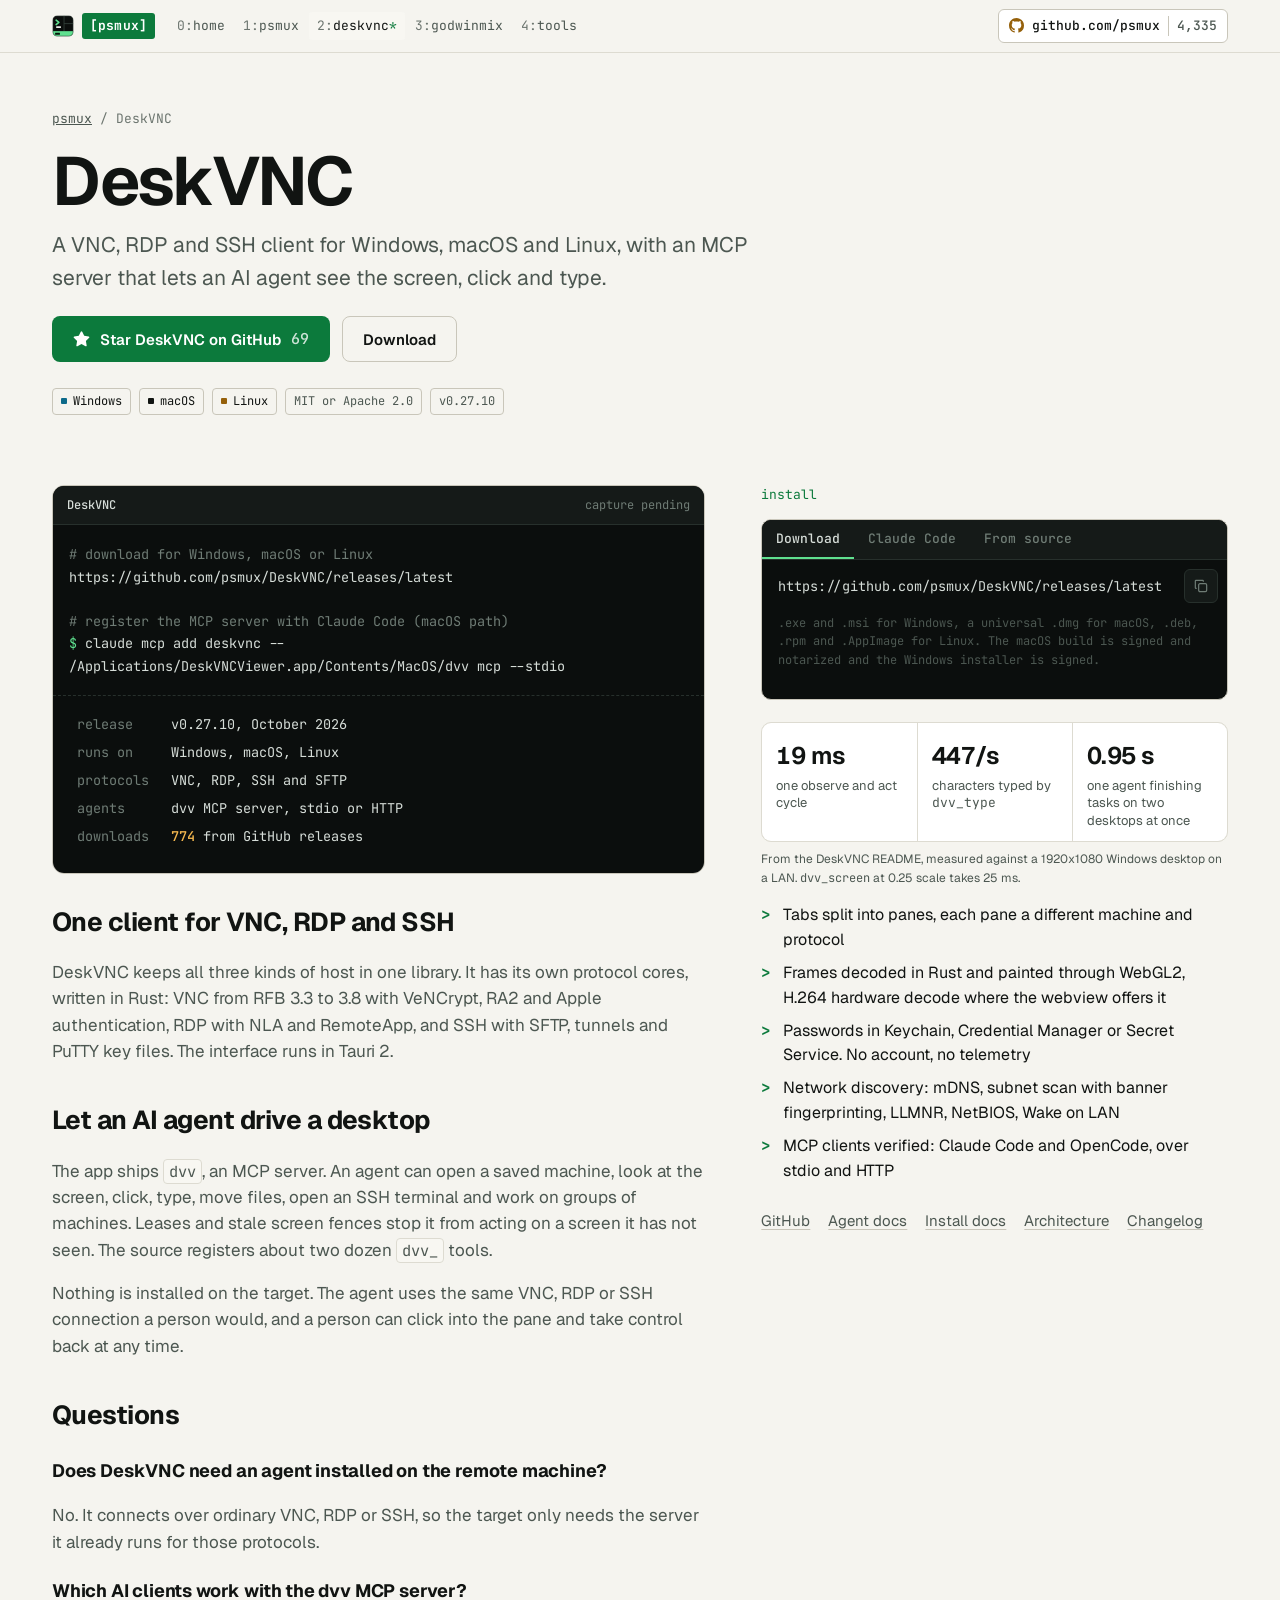
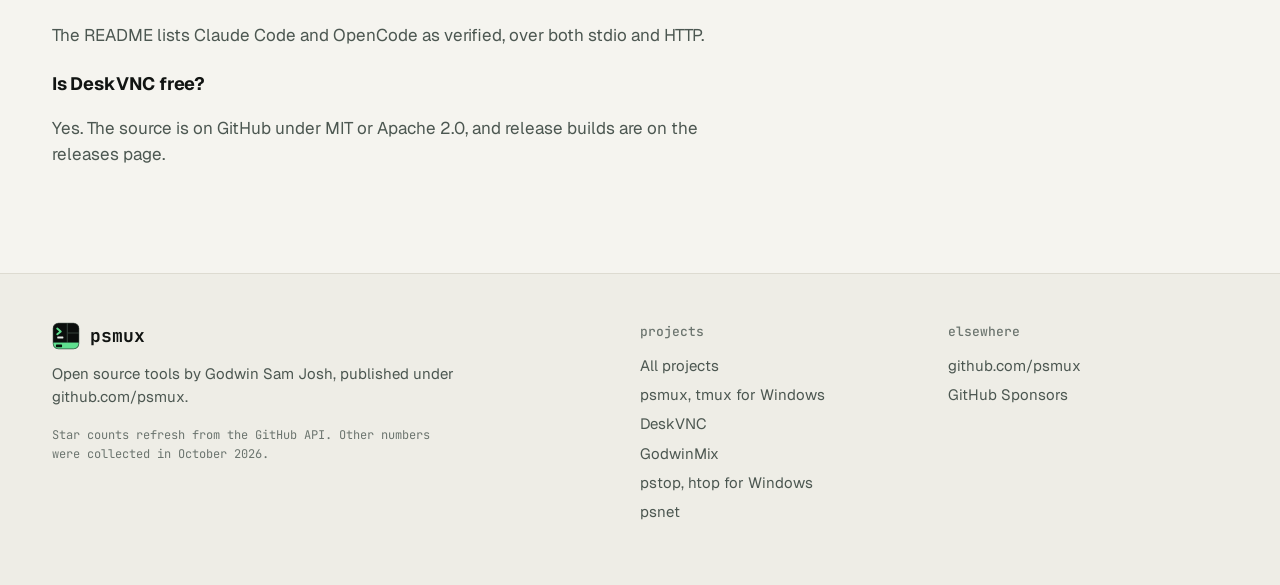
==== deskvnc/index.html @ e03435b6 "Build homepage, product pages, SEO files and OG image" ====
<!doctype html>
<html lang="en">
<head>
<meta charset="utf-8">
<meta name="viewport" content="width=device-width, initial-scale=1">
<title>DeskVNC: open source VNC, RDP and SSH client with an MCP server for AI agents</title>
<meta name="description" content="DeskVNC is a native VNC, RDP and SSH client for Windows, macOS and Linux, written in Rust. Its dvv MCP server lets Claude Code and other agents drive a remote desktop.">
<link rel="canonical" href="https://psmux.github.io/deskvnc/">
<meta name="theme-color" content="#0a0c0b" media="(prefers-color-scheme: dark)">
<meta name="theme-color" content="#f5f4ef" media="(prefers-color-scheme: light)">
<meta name="author" content="Godwin Sam Josh">
<meta property="og:type" content="website">
<meta property="og:site_name" content="psmux">
<meta property="og:url" content="https://psmux.github.io/deskvnc/">
<meta property="og:title" content="DeskVNC: open source VNC, RDP and SSH client with an MCP server for AI agents">
<meta property="og:description" content="DeskVNC is a native VNC, RDP and SSH client for Windows, macOS and Linux, written in Rust. Its dvv MCP server lets Claude Code and other agents drive a remote desktop.">
<meta property="og:image" content="https://psmux.github.io/assets/og.png">
<meta property="og:image:width" content="1200">
<meta property="og:image:height" content="630">
<meta name="twitter:card" content="summary_large_image">
<meta name="twitter:title" content="DeskVNC: open source VNC, RDP and SSH client with an MCP server for AI agents">
<meta name="twitter:description" content="DeskVNC is a native VNC, RDP and SSH client for Windows, macOS and Linux, written in Rust. Its dvv MCP server lets Claude Code and other agents drive a remote desktop.">
<meta name="twitter:image" content="https://psmux.github.io/assets/og.png">
<link rel="icon" href="/assets/favicon.svg" type="image/svg+xml">
<link rel="apple-touch-icon" href="/assets/icon-180.png">
<link rel="preconnect" href="https://fonts.googleapis.com">
<link rel="preconnect" href="https://fonts.gstatic.com" crossorigin>
<link rel="stylesheet" href="https://fonts.googleapis.com/css2?family=Geist:wght@400;500;600;700&family=JetBrains+Mono:wght@400;500;700&display=swap">
<link rel="stylesheet" href="/assets/site.css">
<script src="/assets/site.js" defer></script>
<script type="application/ld+json">
{
 "@context": "https://schema.org",
 "@graph": [
  {
   "@type": "SoftwareApplication",
   "name": "DeskVNC",
   "description": "Native VNC, RDP and SSH client for Windows, macOS and Linux with an MCP server (dvv) that lets AI agents see and control remote desktops.",
   "applicationCategory": "UtilitiesApplication",
   "operatingSystem": "Windows, macOS, Linux",
   "url": "https://psmux.github.io/deskvnc/",
   "softwareVersion": "0.27.10",
   "license": "https://opensource.org/licenses/MIT",
   "offers": {
    "@type": "Offer",
    "price": "0",
    "priceCurrency": "USD"
   },
   "author": {
    "@type": "Person",
    "name": "Godwin Sam Josh",
    "url": "https://psmux.github.io/"
   },
   "sameAs": [
    "https://github.com/psmux/DeskVNC"
   ]
  },
  {
   "@type": "SoftwareSourceCode",
   "name": "DeskVNC",
   "codeRepository": "https://github.com/psmux/DeskVNC",
   "programmingLanguage": "Rust",
   "license": "https://opensource.org/licenses/MIT"
  },
  {
   "@type": "BreadcrumbList",
   "itemListElement": [
    {
     "@type": "ListItem",
     "position": 1,
     "name": "psmux",
     "item": "https://psmux.github.io/"
    },
    {
     "@type": "ListItem",
     "position": 2,
     "name": "DeskVNC",
     "item": "https://psmux.github.io/deskvnc/"
    }
   ]
  },
  {
   "@type": "FAQPage",
   "mainEntity": [
    {
     "@type": "Question",
     "name": "Does DeskVNC need an agent installed on the remote machine?",
     "acceptedAnswer": {
      "@type": "Answer",
      "text": "No. It connects over ordinary VNC, RDP or SSH, so the target only needs the server it already runs for those protocols."
     }
    },
    {
     "@type": "Question",
     "name": "Which AI clients work with the dvv MCP server?",
     "acceptedAnswer": {
      "@type": "Answer",
      "text": "The README lists Claude Code and OpenCode as verified, over both stdio and HTTP."
     }
    },
    {
     "@type": "Question",
     "name": "Is DeskVNC free?",
     "acceptedAnswer": {
      "@type": "Answer",
      "text": "Yes. The source is on GitHub under MIT or Apache 2.0, and release builds are on the releases page."
     }
    }
   ]
  }
 ]
}
</script>
</head>
<body>
<svg width="0" height="0" style="position:absolute" aria-hidden="true">
  <symbol id="i-star" viewBox="0 0 16 16"><path d="M8 .25a.75.75 0 0 1 .673.418l1.882 3.815 4.21.612a.75.75 0 0 1 .416 1.279l-3.046 2.97.719 4.192a.751.751 0 0 1-1.088.791L8 12.347l-3.766 1.98a.75.75 0 0 1-1.088-.79l.72-4.194L.818 6.374a.75.75 0 0 1 .416-1.28l4.21-.611L7.327.668A.75.75 0 0 1 8 .25Z"/></symbol>
  <symbol id="i-gh" viewBox="0 0 16 16"><path d="M8 0c4.42 0 8 3.58 8 8a8.013 8.013 0 0 1-5.45 7.59c-.4.08-.55-.17-.55-.38 0-.27.01-1.13.01-2.2 0-.75-.25-1.23-.54-1.48 1.78-.2 3.65-.88 3.65-3.95 0-.88-.31-1.59-.82-2.15.08-.2.36-1.02-.08-2.12 0 0-.67-.22-2.2.82-.64-.18-1.32-.27-2-.27-.68 0-1.36.09-2 .27-1.53-1.03-2.2-.82-2.2-.82-.44 1.1-.16 1.92-.08 2.12-.51.56-.82 1.28-.82 2.15 0 3.06 1.86 3.75 3.64 3.95-.23.2-.44.55-.51 1.07-.46.21-1.61.55-2.33-.66-.15-.24-.6-.83-1.23-.82-.67.01-.27.38.01.53.34.19.73.9.82 1.13.16.45.68 1.31 2.69.94 0 .67.01 1.3.01 1.49 0 .21-.15.45-.55.38A7.995 7.995 0 0 1 0 8c0-4.42 3.58-8 8-8Z"/></symbol>
  <symbol id="i-copy" viewBox="0 0 24 24"><rect x="8.5" y="8.5" width="12" height="12" rx="2"/><path d="M15.5 5.5v-1a1 1 0 0 0-1-1h-10a1 1 0 0 0-1 1v10a1 1 0 0 0 1 1h1"/></symbol>
  <symbol id="i-check" viewBox="0 0 24 24"><path d="M4.5 12.5l5 5 10-11"/></symbol>
</svg>
<a class="skip" href="#main">Skip to content</a>
<header class="statusline">
  <nav class="wrap" aria-label="Main">
    <a class="session" href="/" aria-label="psmux home"><img src="/assets/favicon.svg" alt="" width="22" height="22"><span class="tag">[psmux]</span></a>
    <ul class="windows">
      <li><a href="/"><span class="n">0:</span>home</a></li>
      <li><a href="/#psmux"><span class="n">1:</span>psmux</a></li>
      <li><a href="/deskvnc/" aria-current="true"><span class="n">2:</span>deskvnc</a></li>
      <li><a href="/godwinmix/"><span class="n">3:</span>godwinmix</a></li>
      <li><a href="/#tools"><span class="n">4:</span>tools</a></li>
    </ul>
    <div class="status-right">
      <a class="star-btn" href="https://github.com/psmux" aria-label="psmux on GitHub, total stars">
        <svg aria-hidden="true"><use href="#i-gh"/></svg>github.com/psmux
        <span class="count"><span data-total-stars>4,335</span></span>
      </a>
    </div>
  </nav>
</header>

<main id="main">
  <section class="page-hero">
    <div class="wrap">
      <p class="crumbs"><a href="/">psmux</a> / DeskVNC</p>
      <h1>DeskVNC</h1>
      <p class="sub">A VNC, RDP and SSH client for Windows, macOS and Linux, with an MCP server that lets an AI agent see the screen, click and type.</p>
      <div class="cta">
        <a class="btn btn-primary" href="https://github.com/psmux/DeskVNC"><svg aria-hidden="true"><use href="#i-star"/></svg>Star DeskVNC on GitHub <span class="count" data-stars="DeskVNC">69</span></a>
        <a class="btn btn-ghost" href="https://github.com/psmux/DeskVNC/releases/latest">Download</a>
      </div>
      <ul class="meta-row" aria-label="Platforms and license"><li class="chip os win">Windows</li><li class="chip os mac">macOS</li><li class="chip os lin">Linux</li><li class="chip">MIT or Apache 2.0</li><li class="chip">v0.27.10</li></ul>
    </div>
  </section>

  <section class="section" style="padding-top:24px">
    <div class="wrap cols">
      <div class="stack">
        <div class="media-slot" data-media="DeskVNC" data-variant="feature" data-eager>
          <div class="frame">
            <div class="ph">
              <div class="ph-bar"><b>DeskVNC</b><span>capture pending</span></div>
<pre><span class="cm"># download for Windows, macOS or Linux</span>
https://github.com/psmux/DeskVNC/releases/latest

<span class="cm"># register the MCP server with Claude Code (macOS path)</span>
<span class="pr">$ </span>claude mcp add deskvnc -- /Applications/DeskVNCViewer.app/Contents/MacOS/dvv mcp --stdio</pre>
              <dl class="spec"><dt>release</dt><dd>v0.27.10, October 2026</dd><dt>runs on</dt><dd>Windows, macOS, Linux</dd><dt>protocols</dt><dd>VNC, RDP, SSH and SFTP</dd><dt>agents</dt><dd>dvv MCP server, stdio or HTTP</dd><dt>downloads</dt><dd><b>774</b> from GitHub releases</dd></dl>
            </div>
          </div>
        </div>
        <div class="prose">
        <h2>One client for VNC, RDP and SSH</h2>
        <p>DeskVNC keeps all three kinds of host in one library. It has its own protocol cores, written in Rust: VNC from RFB 3.3 to 3.8 with VeNCrypt, RA2 and Apple authentication, RDP with NLA and RemoteApp, and SSH with SFTP, tunnels and PuTTY key files. The interface runs in Tauri 2.</p>
        <h2>Let an AI agent drive a desktop</h2>
        <p>The app ships <code>dvv</code>, an MCP server. An agent can open a saved machine, look at the screen, click, type, move files, open an SSH terminal and work on groups of machines. Leases and stale screen fences stop it from acting on a screen it has not seen. The source registers about two dozen <code>dvv_</code> tools.</p><p>Nothing is installed on the target. The agent uses the same VNC, RDP or SSH connection a person would, and a person can click into the pane and take control back at any time.</p>
        <h2>Questions</h2>
        <h3>Does DeskVNC need an agent installed on the remote machine?</h3>
        <p>No. It connects over ordinary VNC, RDP or SSH, so the target only needs the server it already runs for those protocols.</p>
        <h3>Which AI clients work with the dvv MCP server?</h3>
        <p>The README lists Claude Code and OpenCode as verified, over both stdio and HTTP.</p>
        <h3>Is DeskVNC free?</h3>
        <p>Yes. The source is on GitHub under MIT or Apache 2.0, and release builds are on the releases page.</p>
        </div>
      </div>
      <div>
        <div class="feature-copy">
          <span class="kicker">install</span>
          <div class="install" data-tabs>
        <div class="install-tabs" role="tablist" aria-label="Install DeskVNC"><button role="tab" aria-selected="true">Download</button><button role="tab" aria-selected="false">Claude Code</button><button role="tab" aria-selected="false">From source</button></div>
        <div class="cmd" role="tabpanel"><pre><code>https://github.com/psmux/DeskVNC/releases/latest</code></pre>
          <p class="install-foot">.exe and .msi for Windows, a universal .dmg for macOS, .deb, .rpm and .AppImage for Linux. The macOS build is signed and notarized and the Windows installer is signed.</p></div>
<div class="cmd" role="tabpanel" hidden><pre><code><span class="pr">$ </span>claude mcp add deskvnc -- /Applications/DeskVNCViewer.app/Contents/MacOS/dvv mcp --stdio</code></pre>
          <p class="install-foot">macOS path shown. <a href="https://github.com/psmux/DeskVNC/blob/main/docs/AGENTS.md">docs/AGENTS.md</a> covers the others.</p></div>
<div class="cmd" role="tabpanel" hidden><pre><code><span class="pr">$ </span>npm install --prefix ui
<span class="pr">$ </span>cargo install tauri-cli --version &quot;^2&quot;
<span class="pr">$ </span>cargo tauri build</code></pre></div>
      </div>
          <div class="proof" style="margin-top:22px"><div><b>19 ms</b><span>one observe and act cycle</span></div><div><b>447/s</b><span>characters typed by <code>dvv_type</code></span></div><div><b>0.95 s</b><span>one agent finishing tasks on two desktops at once</span></div></div>
          <p class="proof-note">From the DeskVNC README, measured against a 1920x1080 Windows desktop on a LAN. <code>dvv_screen</code> at 0.25 scale takes 25 ms.</p>
          <ul class="ticks"><li>Tabs split into panes, each pane a different machine and protocol</li><li>Frames decoded in Rust and painted through WebGL2, H.264 hardware decode where the webview offers it</li><li>Passwords in Keychain, Credential Manager or Secret Service. No account, no telemetry</li><li>Network discovery: mDNS, subnet scan with banner fingerprinting, LLMNR, NetBIOS, Wake on LAN</li><li>MCP clients verified: Claude Code and OpenCode, over stdio and HTTP</li></ul>
          <div class="links"><a href="https://github.com/psmux/DeskVNC">GitHub</a><a href="https://github.com/psmux/DeskVNC/blob/main/docs/AGENTS.md">Agent docs</a><a href="https://github.com/psmux/DeskVNC/blob/main/docs/INSTALL.md">Install docs</a><a href="https://github.com/psmux/DeskVNC/blob/main/docs/ARCHITECTURE.md">Architecture</a><a href="https://github.com/psmux/DeskVNC/blob/main/CHANGELOG.md">Changelog</a></div>
        </div>
      </div>
    </div>
  </section>
</main>

<footer class="foot">
  <div class="wrap foot-grid">
    <div>
      <div class="brand"><img src="/assets/favicon.svg" alt="" width="28" height="28">psmux</div>
      <p>Open source tools by Godwin Sam Josh, published under github.com/psmux.</p>
      <p class="fine">Star counts refresh from the GitHub API. Other numbers were collected in October 2026.</p>
    </div>
    <div>
      <h2>Projects</h2>
      <ul>
        <li><a href="/">All projects</a></li>
        <li><a href="https://psmux.pages.dev/">psmux, tmux for Windows</a></li>
        <li><a href="/deskvnc/">DeskVNC</a></li>
        <li><a href="/godwinmix/">GodwinMix</a></li>
        <li><a href="/pstop/">pstop, htop for Windows</a></li>
        <li><a href="/psnet/">psnet</a></li>
      </ul>
    </div>
    <div>
      <h2>Elsewhere</h2>
      <ul>
        <li><a href="https://github.com/psmux">github.com/psmux</a></li>
        <li><a href="https://github.com/sponsors/psmux">GitHub Sponsors</a></li>
      </ul>
    </div>
  </div>
</footer>
</body>
</html>
---- assets/site.css ----
/* psmux.github.io, one stylesheet. Dark first, light via prefers-color-scheme. */

:root {
  color-scheme: dark;
  --bg: #0a0c0b;
  --bg-2: #0e1110;
  --surface: #121615;
  --surface-2: #171c1a;
  --line: #222a27;
  --line-2: #2e3834;
  --text: #e9ede9;
  --muted: #9aa69f;
  --dim: #6b7771;
  --accent: #5fe08f;
  --accent-ink: #04140a;
  --accent-soft: rgba(95, 224, 143, 0.12);
  --amber: #f3b74f;
  --cyan: #74c9e6;
  --red: #f0716a;
  --focus: #9cf5bd;

  /* the terminal stays dark in both themes */
  --t-bg: #0b0e0d;
  --t-chrome: #151a18;
  --t-line: #27302c;
  --t-text: #d6ddd8;
  --t-dim: #6f7c75;
  --t-green: #5fe08f;
  --t-cyan: #74c9e6;
  --t-amber: #f3b74f;
  --t-red: #f0716a;
  --t-magenta: #d79ae6;

  --sans: "Geist", ui-sans-serif, system-ui, -apple-system, "Segoe UI", Roboto, sans-serif;
  --mono: "JetBrains Mono", ui-monospace, "Cascadia Code", "SF Mono", Menlo, Consolas, monospace;

  --gutter: 16px;
  --max: 1240px;
  --radius: 10px;
}

@media (prefers-color-scheme: light) {
  :root {
    color-scheme: light;
    --bg: #f5f4ef;
    --bg-2: #eeede6;
    --surface: #ffffff;
    --surface-2: #f8f7f2;
    --line: #dddbd1;
    --line-2: #c9c6ba;
    --text: #111412;
    --muted: #4c5751;
    --dim: #6c756f;
    --accent: #0c7a3c;
    --accent-ink: #ffffff;
    --accent-soft: rgba(12, 122, 60, 0.09);
    --amber: #95600a;
    --cyan: #0d6a8a;
    --red: #b3261e;
    --focus: #0c7a3c;
  }
}

*, *::before, *::after { box-sizing: border-box; }

html { -webkit-text-size-adjust: 100%; scroll-padding-top: 64px; }
@media (prefers-reduced-motion: no-preference) { html { scroll-behavior: smooth; } }

body {
  margin: 0;
  background: var(--bg);
  color: var(--text);
  font-family: var(--sans);
  font-size: 17px;
  line-height: 1.55;
  -webkit-font-smoothing: antialiased;
  overflow-x: hidden;
}

img, video { display: block; max-width: 100%; height: auto; }
a { color: inherit; }
code, pre, kbd, .mono { font-family: var(--mono); }
:focus-visible { outline: 2px solid var(--focus); outline-offset: 3px; border-radius: 4px; }

.wrap { max-width: var(--max); margin: 0 auto; padding: 0 var(--gutter); }
@media (min-width: 720px) { :root { --gutter: 32px; } }

.skip {
  position: absolute; left: 12px; top: -60px; z-index: 100;
  background: var(--accent); color: var(--accent-ink);
  padding: 8px 14px; border-radius: 6px; font-weight: 600; text-decoration: none;
}
.skip:focus { top: 12px; }

.visually-hidden {
  position: absolute !important; width: 1px; height: 1px; overflow: hidden;
  clip: rect(0 0 0 0); white-space: nowrap;
}

/* ---------- status line nav, styled after a tmux status bar ---------- */

.statusline {
  position: sticky; top: 0; z-index: 50;
  background: color-mix(in srgb, var(--bg) 88%, transparent);
  backdrop-filter: saturate(140%) blur(8px);
  -webkit-backdrop-filter: saturate(140%) blur(8px);
  border-bottom: 1px solid var(--line);
  font-family: var(--mono);
  font-size: 13px;
}
.statusline .wrap {
  display: flex; align-items: center; gap: 14px; height: 52px;
}
.session {
  display: inline-flex; align-items: center; gap: 8px;
  text-decoration: none; font-weight: 700; flex: none;
}
.session .tag {
  background: var(--accent); color: var(--accent-ink);
  padding: 3px 8px; border-radius: 3px; letter-spacing: 0.01em;
}
.session img { width: 22px; height: 22px; }
.windows {
  display: flex; gap: 2px; overflow-x: auto; scrollbar-width: none;
  flex: 1 1 auto; min-width: 0; margin: 0; padding: 0; list-style: none;
}
.windows::-webkit-scrollbar { display: none; }
.windows a {
  display: block; padding: 4px 8px; border-radius: 3px; white-space: nowrap;
  text-decoration: none; color: var(--muted);
}
.windows a:hover { color: var(--text); background: var(--surface-2); }
.windows a[aria-current="true"] { color: var(--text); background: var(--surface-2); }
.windows a[aria-current="true"]::after { content: "*"; color: var(--accent); }
.windows .n { color: var(--dim); }
.status-right { display: flex; align-items: center; gap: 8px; flex: none; }

.star-btn {
  display: inline-flex; align-items: center; gap: 8px;
  font-family: var(--mono); font-size: 13px; font-weight: 500;
  border: 1px solid var(--line-2); border-radius: 6px;
  padding: 6px 10px; text-decoration: none; color: var(--text);
  background: var(--surface);
  white-space: nowrap;
}
.star-btn:hover { border-color: var(--amber); }
.star-btn svg { width: 15px; height: 15px; fill: var(--amber); flex: none; }
.star-btn .count { color: var(--muted); border-left: 1px solid var(--line-2); padding-left: 8px; }

@media (max-width: 560px) {
  .statusline .windows { display: none; }
  .statusline .wrap { justify-content: space-between; }
}

/* ---------- buttons ---------- */

.btn {
  display: inline-flex; align-items: center; justify-content: center; gap: 10px;
  min-height: 46px; padding: 0 20px; border-radius: 8px;
  font: 600 15px/1 var(--sans); text-decoration: none; cursor: pointer;
  border: 1px solid transparent; transition: transform .15s ease, background .15s ease, border-color .15s ease;
}
.btn svg { width: 17px; height: 17px; flex: none; }
.btn-primary { background: var(--accent); color: var(--accent-ink); }
.btn-primary:hover { transform: translateY(-1px); }
.btn-primary svg { fill: currentColor; }
.btn-ghost { border-color: var(--line-2); color: var(--text); background: transparent; }
.btn-ghost:hover { border-color: var(--text); }
.btn .count { font-family: var(--mono); font-weight: 500; opacity: .8; }

/* ---------- hero ---------- */

.hero { padding: 56px 0 40px; position: relative; }
.hero::before {
  content: ""; position: absolute; inset: 0; z-index: -1; pointer-events: none;
  background-image: radial-gradient(var(--line) 1px, transparent 1px);
  background-size: 22px 22px;
  mask-image: linear-gradient(to bottom, #000 0%, transparent 85%);
  -webkit-mask-image: linear-gradient(to bottom, #000 0%, transparent 85%);
  opacity: .7;
}
.hero-grid { display: grid; gap: 36px; align-items: center; grid-template-columns: minmax(0, 1fr); }
@media (min-width: 1080px) {
  .hero { padding: 72px 0 56px; }
  .hero-grid { grid-template-columns: minmax(0, 5fr) minmax(0, 7fr); gap: 48px; }
}

.eyebrow {
  font-family: var(--mono); font-size: 13px; color: var(--muted);
  display: flex; flex-wrap: wrap; gap: 6px 14px; margin: 0 0 18px;
}
.eyebrow .dot { color: var(--accent); }
.hero h1 {
  font-size: clamp(40px, 6.4vw, 70px); line-height: 1.0; letter-spacing: -0.035em;
  font-weight: 650; margin: 0 0 22px;
}
.hero h1 em { font-style: normal; color: var(--accent); }
.lede { font-size: 19px; color: var(--muted); margin: 0 0 14px; max-width: 34em; }
.lede-2 { font-size: 16px; color: var(--muted); margin: 0 0 26px; max-width: 36em; }
@media (max-width: 640px) { .lede { font-size: 17px; } .lede-2 { font-size: 15px; } .hero { padding-top: 36px; } }
.lede strong { color: var(--text); font-weight: 600; }
.cta { display: flex; flex-wrap: wrap; gap: 12px; margin-bottom: 26px; }
.hero-proof {
  font-family: var(--mono); font-size: 13px; color: var(--muted);
  display: flex; flex-wrap: wrap; align-items: center; gap: 8px 18px;
}
.hero-proof b { color: var(--text); font-weight: 600; }
.hero-proof svg { width: 14px; height: 14px; fill: var(--amber); vertical-align: -2px; }
.live-dot {
  display: inline-block; width: 7px; height: 7px; border-radius: 50%;
  background: var(--accent); margin-right: 6px; vertical-align: 1px;
  box-shadow: 0 0 0 3px var(--accent-soft);
}

/* ---------- the illustrated terminal ---------- */

.term-figure { margin: 0; min-width: 0; }
.term {
  background: var(--t-bg); color: var(--t-text);
  border: 1px solid var(--t-line); border-radius: 12px; overflow: hidden;
  box-shadow: 0 30px 80px -30px rgba(0,0,0,.65), 0 0 0 1px rgba(255,255,255,.02) inset;
  font-family: var(--mono); font-size: 13px; line-height: 1.5;
}
.term-chrome {
  display: flex; align-items: center; gap: 8px; height: 38px; padding: 0 12px;
  background: var(--t-chrome); border-bottom: 1px solid var(--t-line);
  font-size: 12px; color: var(--t-dim);
}
.term-tab {
  display: inline-flex; align-items: center; gap: 8px;
  background: var(--t-bg); color: var(--t-text);
  padding: 5px 12px; border-radius: 6px 6px 0 0; margin-top: 8px; height: 30px;
}
.term-tab i { width: 8px; height: 8px; border-radius: 2px; background: var(--t-cyan); display: inline-block; }
.term-chrome .spacer { flex: 1; }
.term-chrome .ctl { display: flex; gap: 14px; }
.term-chrome .ctl span { width: 10px; height: 10px; border: 1px solid var(--t-dim); display: block; }
.term-chrome .ctl span:first-child { height: 0; border-width: 1px 0 0; margin-top: 5px; }

.term-screen { position: relative; height: 430px; display: flex; flex-direction: column; }
@media (max-width: 640px) { .term { font-size: 11px; } .term-screen { height: 340px; } }

.panes {
  flex: 1; min-height: 0; display: grid;
  grid-template-columns: 1fr 0fr; grid-template-rows: 1fr 0fr;
  transition: grid-template-columns .5s cubic-bezier(.2,.7,.2,1), grid-template-rows .5s cubic-bezier(.2,.7,.2,1);
}
.panes[data-layout="2"] { grid-template-columns: 1fr 1fr; grid-template-rows: 1fr 0fr; }
.panes[data-layout="3"] { grid-template-columns: 1fr 1fr; grid-template-rows: 1fr 1fr; }
.pane { min-width: 0; min-height: 0; overflow: hidden; padding: 10px 12px; position: relative; }
.pane pre { margin: 0; font: inherit; white-space: pre; }
.pane.p0 { grid-column: 1; grid-row: 1 / span 2; }
.pane.p1 { grid-column: 2; grid-row: 1; border-left: 1px solid var(--t-line); }
.pane.p2 { grid-column: 2; grid-row: 2; border-left: 1px solid var(--t-line); border-top: 1px solid var(--t-line); }
.panes[data-layout="2"] .p1 { grid-row: 1 / span 2; }
.panes[data-layout="1"] .p1, .panes[data-layout="1"] .p2, .panes[data-layout="2"] .p2 { padding: 0; border: 0; }
.pane.active { box-shadow: inset 0 0 0 1px rgba(95,224,143,.35); }
.panes[data-layout="1"] .pane.active, .panes:not([data-layout]) .panes[data-layout="1"] .p1, .panes[data-layout="1"] .p2, .panes[data-layout="2"] .p2 { padding: 0; border: 0; }
.pane.active { box-shadow: none; }

.t-g { color: var(--t-green); } .t-c { color: var(--t-cyan); } .t-a { color: var(--t-amber); }
.t-r { color: var(--t-red); } .t-m { color: var(--t-magenta); } .t-d { color: var(--t-dim); }
.t-b { font-weight: 700; }
.cursor { display: inline-block; width: .6em; height: 1.15em; background: var(--t-text); vertical-align: -0.2em; animation: blink 1.05s steps(1) infinite; }
@keyframes blink { 50% { opacity: 0; } }

.tstatus {
  display: flex; justify-content: space-between; gap: 12px; height: 22px; line-height: 22px;
  background: var(--t-green); color: #04140a; padding: 0 8px; white-space: nowrap; overflow: hidden;
  transform: translateY(100%); transition: transform .35s ease;
}
.tstatus.on { transform: none; }
.tstatus .w-active { font-weight: 700; }

.keys {
  position: absolute; right: 16px; top: 14px;
  background: rgba(20,26,24,.92); border: 1px solid var(--t-line); color: var(--t-text);
  padding: 6px 10px; border-radius: 6px; font-size: 12px; opacity: 0; transform: translateY(-4px);
  transition: opacity .2s ease, transform .2s ease;
}
.keys.on { opacity: 1; transform: none; }
.keys kbd {
  display: inline-block; border: 1px solid var(--t-line); border-bottom-width: 2px; border-radius: 4px;
  padding: 0 6px; margin: 0 2px; background: #0f1312; font-size: 11px;
}
.keys .what { color: var(--t-dim); margin-left: 6px; }

.term-caption { font-family: var(--mono); font-size: 12px; color: var(--dim); margin-top: 12px; }

/* ---------- numbers strip ---------- */

.numbers { border-top: 1px solid var(--line); border-bottom: 1px solid var(--line); background: var(--bg-2); }
.numbers ul {
  list-style: none; margin: 0; padding: 0;
  display: grid; grid-template-columns: repeat(2, minmax(0, 1fr));
}
@media (min-width: 860px) { .numbers ul { grid-template-columns: repeat(4, minmax(0, 1fr)); } }
.numbers li { padding: 26px 18px 24px 0; border-bottom: 1px solid var(--line); }
@media (min-width: 860px) {
  .numbers li { border-bottom: 0; padding: 32px 24px 30px; border-left: 1px solid var(--line); }
  .numbers li:first-child { border-left: 0; padding-left: 0; }
}
@media (max-width: 859px) {
  .numbers li:nth-child(even) { padding-left: 18px; border-left: 1px solid var(--line); }
  .numbers li:nth-last-child(-n+2) { border-bottom: 0; }
}
.numbers .big {
  display: block; font-size: clamp(30px, 4vw, 44px); font-weight: 650; letter-spacing: -0.03em; line-height: 1.05;
  font-variant-numeric: tabular-nums;
}
.numbers .lbl { display: block; color: var(--muted); font-size: 14px; margin-top: 6px; }
.numbers .src { display: block; color: var(--dim); font-family: var(--mono); font-size: 11px; margin-top: 4px; }

/* ---------- sections ---------- */

section { scroll-margin-top: 60px; }
.section { padding: 88px 0; }
.section + .section { border-top: 1px solid var(--line); }
.section-head { margin-bottom: 36px; max-width: 46em; }
.section-head h2 { font-size: clamp(30px, 4vw, 44px); letter-spacing: -0.03em; line-height: 1.08; margin: 0 0 12px; font-weight: 650; }
.section-head p { color: var(--muted); margin: 0; }
.kicker { font-family: var(--mono); font-size: 13px; color: var(--accent); margin: 0 0 14px; display: block; }

/* featured products */

.feature { display: grid; gap: 36px; align-items: start; grid-template-columns: minmax(0, 1fr); }
@media (min-width: 1000px) {
  .feature { grid-template-columns: minmax(0, 7fr) minmax(0, 5fr); gap: 56px; }
  .feature.flip { grid-template-columns: minmax(0, 5fr) minmax(0, 7fr); }
  .feature.flip .feature-media { order: 2; }
  .feature-copy { position: sticky; top: 84px; }
}
.feature-copy h2 {
  font-size: clamp(38px, 5vw, 58px); letter-spacing: -0.035em; line-height: 1; margin: 0 0 12px; font-weight: 650;
}
.feature-copy .sub { font-size: 20px; line-height: 1.35; margin: 0 0 18px; color: var(--text); font-weight: 500; letter-spacing: -0.01em; }
.feature-copy p { color: var(--muted); margin: 0 0 16px; }
.meta-row {
  display: flex; flex-wrap: wrap; gap: 8px; margin: 0 0 22px; padding: 0; list-style: none;
}
.chip {
  font-family: var(--mono); font-size: 12px; padding: 3px 8px; border-radius: 4px;
  border: 1px solid var(--line-2); color: var(--muted); white-space: nowrap;
}
.chip.os { color: var(--text); }
.chip.os::before { content: ""; display: inline-block; width: 6px; height: 6px; border-radius: 1px; margin-right: 6px; vertical-align: 1px; background: var(--dim); }
.chip.os.win::before { background: var(--cyan); }
.chip.os.mac::before { background: var(--text); }
.chip.os.lin::before { background: var(--amber); }
.chip.os.dock::before { background: var(--accent); }

.ticks { list-style: none; padding: 0; margin: 0 0 26px; }
.ticks li { position: relative; padding-left: 22px; margin-bottom: 8px; color: var(--text); font-size: 16px; }
.ticks li::before { content: ">"; position: absolute; left: 0; color: var(--accent); font-family: var(--mono); font-weight: 700; }

.proof {
  display: grid; grid-template-columns: repeat(3, minmax(0, 1fr)); gap: 1px;
  background: var(--line); border: 1px solid var(--line); border-radius: var(--radius); overflow: hidden; margin: 0 0 8px;
}
.proof div { background: var(--surface); padding: 14px 14px 12px; }
.proof b { display: block; font-size: 24px; letter-spacing: -0.02em; font-weight: 650; font-variant-numeric: tabular-nums; }
.proof span { display: block; font-size: 13px; color: var(--muted); line-height: 1.35; margin-top: 2px; }
.proof-note { font-size: 12px; color: var(--dim); margin: 0 0 24px; }
@media (max-width: 480px) { .proof { grid-template-columns: 1fr; } }

.links { display: flex; flex-wrap: wrap; gap: 10px 18px; align-items: center; margin-top: 22px; font-size: 15px; }
.links a:not(.btn) { color: var(--muted); text-decoration: underline; text-decoration-color: var(--line-2); text-underline-offset: 3px; }
.links a:not(.btn):hover { color: var(--text); text-decoration-color: var(--accent); }

/* install box with tabs and copy */

.install {
  border: 1px solid var(--line-2); border-radius: var(--radius); overflow: hidden; background: var(--t-bg);
  color: var(--t-text);
}
.install-tabs { display: flex; overflow-x: auto; border-bottom: 1px solid var(--t-line); background: var(--t-chrome); scrollbar-width: none; }
.install-tabs::-webkit-scrollbar { display: none; }
.install-tabs button {
  appearance: none; border: 0; background: transparent; color: var(--t-dim);
  font: 500 13px/1 var(--mono); padding: 12px 14px; cursor: pointer; white-space: nowrap;
  border-bottom: 2px solid transparent;
}
.install-tabs button[aria-selected="true"] { color: var(--t-text); border-bottom-color: var(--t-green); }
.install-tabs button:hover { color: var(--t-text); }
.cmd { position: relative; }
.cmd pre {
  margin: 0; padding: 16px 56px 16px 16px; font: 13.5px/1.6 var(--mono);
  overflow-x: auto; white-space: pre; color: var(--t-text);
}
.cmd pre .pr { color: var(--t-green); user-select: none; -webkit-user-select: none; }
.cmd pre .cm { color: var(--t-dim); }
.copy {
  position: absolute; top: 9px; right: 9px; appearance: none; cursor: pointer;
  width: 34px; height: 34px; border-radius: 6px; border: 1px solid var(--t-line);
  background: var(--t-chrome); color: var(--t-dim); display: grid; place-items: center;
}
.copy:hover { color: var(--t-text); border-color: var(--t-dim); }
.copy svg { width: 16px; height: 16px; fill: none; stroke: currentColor; stroke-width: 1.8; }
.copy.done { color: var(--t-green); border-color: var(--t-green); }
.install-foot { font-family: var(--mono); font-size: 12px; color: var(--t-dim); padding: 0 16px 14px; }
.install-foot a { color: var(--t-cyan); }

/* media frames */

.feature-media { min-width: 0; }
.frame {
  margin: 0; border: 1px solid var(--line-2); border-radius: 12px; overflow: hidden; background: var(--t-bg);
  position: relative;
}
.frame img, .frame video { width: 100%; height: auto; }
.frame figcaption, .media-src {
  font-family: var(--mono); font-size: 12px; color: var(--dim); padding: 10px 2px 0;
}
.thumbs { display: flex; gap: 10px; margin-top: 12px; overflow-x: auto; padding-bottom: 4px; }
.thumbs button {
  flex: none; width: 120px; padding: 0; border-radius: 6px; overflow: hidden; cursor: pointer;
  border: 1px solid var(--line-2); background: var(--t-bg); opacity: .65; transition: opacity .15s ease, border-color .15s ease;
}
.thumbs button[aria-pressed="true"], .thumbs button:hover { opacity: 1; border-color: var(--accent); }
.thumbs img { width: 100%; height: 68px; object-fit: cover; }
.thumbs .vid { height: 68px; display: grid; place-items: center; font: 600 11px var(--mono); color: var(--t-text); }

/* placeholder: an honest terminal block with the real command */

.ph {
  background: var(--t-bg); color: var(--t-text); font-family: var(--mono); font-size: 13.5px;
  min-height: 100%; display: flex; flex-direction: column;
}
.ph-bar {
  display: flex; justify-content: space-between; align-items: center; gap: 10px;
  padding: 10px 14px; border-bottom: 1px solid var(--t-line); background: var(--t-chrome);
  color: var(--t-dim); font-size: 12px;
}
.ph-bar b { color: var(--t-text); font-weight: 500; }
.ph pre { margin: 0; padding: 18px 16px; white-space: pre-wrap; word-break: break-word; line-height: 1.65; flex: 1; }
.ph .pr { color: var(--t-green); }
.ph .cm { color: var(--t-dim); }
.feature-media .ph pre { font-size: 15px; padding: 26px 24px 8px; flex: none; }
.spec { margin: 0; padding: 18px 24px 26px; display: grid; grid-template-columns: max-content minmax(0, 1fr); gap: 7px 22px; border-top: 1px dashed var(--t-line); font-size: 13.5px; }
.spec dt { color: var(--t-dim); }
.spec dd { margin: 0; color: var(--t-text); }
.spec dd b { color: var(--t-amber); font-weight: 500; }
.card-media:has(> .ph) { aspect-ratio: auto; }
.card-media > .ph pre { min-height: 92px; }
@media (max-width: 640px) { .feature-media .ph pre { font-size: 13px; padding: 18px 16px 6px; } .spec { padding: 14px 16px 20px; font-size: 12.5px; gap: 6px 14px; } }

/* ---------- tools grid ---------- */

.grid { display: grid; gap: 18px; grid-template-columns: minmax(0, 1fr); }
@media (min-width: 700px) { .grid { grid-template-columns: repeat(2, minmax(0, 1fr)); } }
@media (min-width: 1080px) { .grid { grid-template-columns: repeat(3, minmax(0, 1fr)); } }

.card {
  display: flex; flex-direction: column; border: 1px solid var(--line); border-radius: 12px;
  background: var(--surface); overflow: hidden; transition: border-color .2s ease, transform .2s ease;
  position: relative;
}
.card:hover, .card:focus-within { border-color: var(--line-2); }
@media (prefers-reduced-motion: no-preference) { .card:hover { transform: translateY(-2px); } }
.card-media { aspect-ratio: 16 / 10; background: var(--t-bg); border-bottom: 1px solid var(--line); overflow: hidden; position: relative; }
.card-media img, .card-media video { width: 100%; height: 100%; object-fit: cover; object-position: top left; }
.card-media .ph { height: 100%; font-size: 12.5px; }
.card-media .ph pre { padding: 14px; }
.play-hint {
  position: absolute; right: 10px; bottom: 10px; font: 500 11px var(--mono); color: #fff;
  background: rgba(0,0,0,.6); padding: 3px 7px; border-radius: 4px; pointer-events: none;
}
.card-body { padding: 18px 18px 16px; display: flex; flex-direction: column; flex: 1; gap: 10px; }
.card-title { display: flex; align-items: baseline; justify-content: space-between; gap: 12px; }
.card h3 { font-size: 21px; letter-spacing: -0.02em; margin: 0; font-weight: 650; }
.card h3 a { text-decoration: none; }
.card h3 a::after { content: ""; position: absolute; inset: 0; z-index: 1; }
.card .stars { font-family: var(--mono); font-size: 13px; color: var(--muted); white-space: nowrap; }
.card .stars svg { width: 13px; height: 13px; fill: var(--amber); vertical-align: -1px; margin-right: 4px; }
.card p { margin: 0; color: var(--muted); font-size: 15px; line-height: 1.5; }
.card .meta-row { margin: 0; }
.card .cmd { margin-top: auto; position: relative; z-index: 2; border: 1px solid var(--t-line); border-radius: 8px; background: var(--t-bg); }
.card .cmd pre { font-size: 12.5px; padding: 11px 50px 11px 12px; }
.card .cmd .copy { top: 5px; right: 5px; width: 30px; height: 30px; }
.card .note { font-size: 12px; color: var(--dim); font-family: var(--mono); }

/* ---------- under the hood + footer ---------- */

.hood { padding: 40px 0; border-top: 1px solid var(--line); color: var(--muted); font-size: 15px; }
.hood p { margin: 0; max-width: 62em; }
.hood a { color: var(--text); text-decoration-color: var(--line-2); text-underline-offset: 3px; }
.hood .kicker { color: var(--dim); margin-bottom: 8px; }

.foot { border-top: 1px solid var(--line); background: var(--bg-2); padding: 48px 0 56px; font-size: 15px; }
.foot-grid { display: grid; gap: 28px; }
@media (min-width: 800px) { .foot-grid { grid-template-columns: 2fr 1fr 1fr; } }
.foot h2 { font-size: 13px; font-family: var(--mono); color: var(--dim); font-weight: 500; margin: 0 0 12px; text-transform: lowercase; }
.foot ul { list-style: none; margin: 0; padding: 0; }
.foot li { margin-bottom: 6px; }
.foot a { color: var(--muted); text-decoration: none; }
.foot a:hover { color: var(--text); text-decoration: underline; }
.foot p { color: var(--muted); margin: 0 0 10px; max-width: 34em; }
.foot .fine { font-family: var(--mono); font-size: 12px; color: var(--dim); margin-top: 18px; }
.foot .brand { display: flex; align-items: center; gap: 10px; font: 700 18px var(--mono); margin-bottom: 12px; color: var(--text); }
.foot .brand img { width: 28px; height: 28px; }

/* ---------- product pages ---------- */

.crumbs { font-family: var(--mono); font-size: 13px; color: var(--dim); margin: 0 0 18px; }
.crumbs a { color: var(--muted); }
.page-hero { padding: 56px 0 24px; }
.page-hero h1 { font-size: clamp(40px, 6vw, 68px); letter-spacing: -0.035em; line-height: 1; margin: 0 0 14px; font-weight: 650; }
.page-hero .sub { font-size: 21px; max-width: 36em; margin: 0 0 22px; color: var(--muted); }
.cols { display: grid; gap: 36px; grid-template-columns: minmax(0, 1fr); }
@media (min-width: 1000px) { .cols { grid-template-columns: minmax(0, 7fr) minmax(0, 5fr); gap: 56px; } }
.prose h2 { font-size: 26px; letter-spacing: -0.02em; margin: 36px 0 12px; }
.prose p, .prose li { color: var(--muted); }
.prose li { margin-bottom: 6px; }
.prose code { font-size: .9em; background: var(--surface-2); border: 1px solid var(--line); padding: 1px 5px; border-radius: 4px; }
.stack > * + * { margin-top: 18px; }

/* 404 */
.nf { min-height: 70vh; display: grid; place-items: center; padding: 48px 0; }
.nf .term { max-width: 640px; width: 100%; }
.nf pre { margin: 0; padding: 20px; white-space: pre-wrap; }

@media (prefers-reduced-motion: reduce) {
  *, *::before, *::after { transition: none !important; animation: none !important; }
}
.prose h3 { font-size: 18px; margin: 22px 0 6px; letter-spacing: -0.01em; }
.prose h2:first-child { margin-top: 28px; }
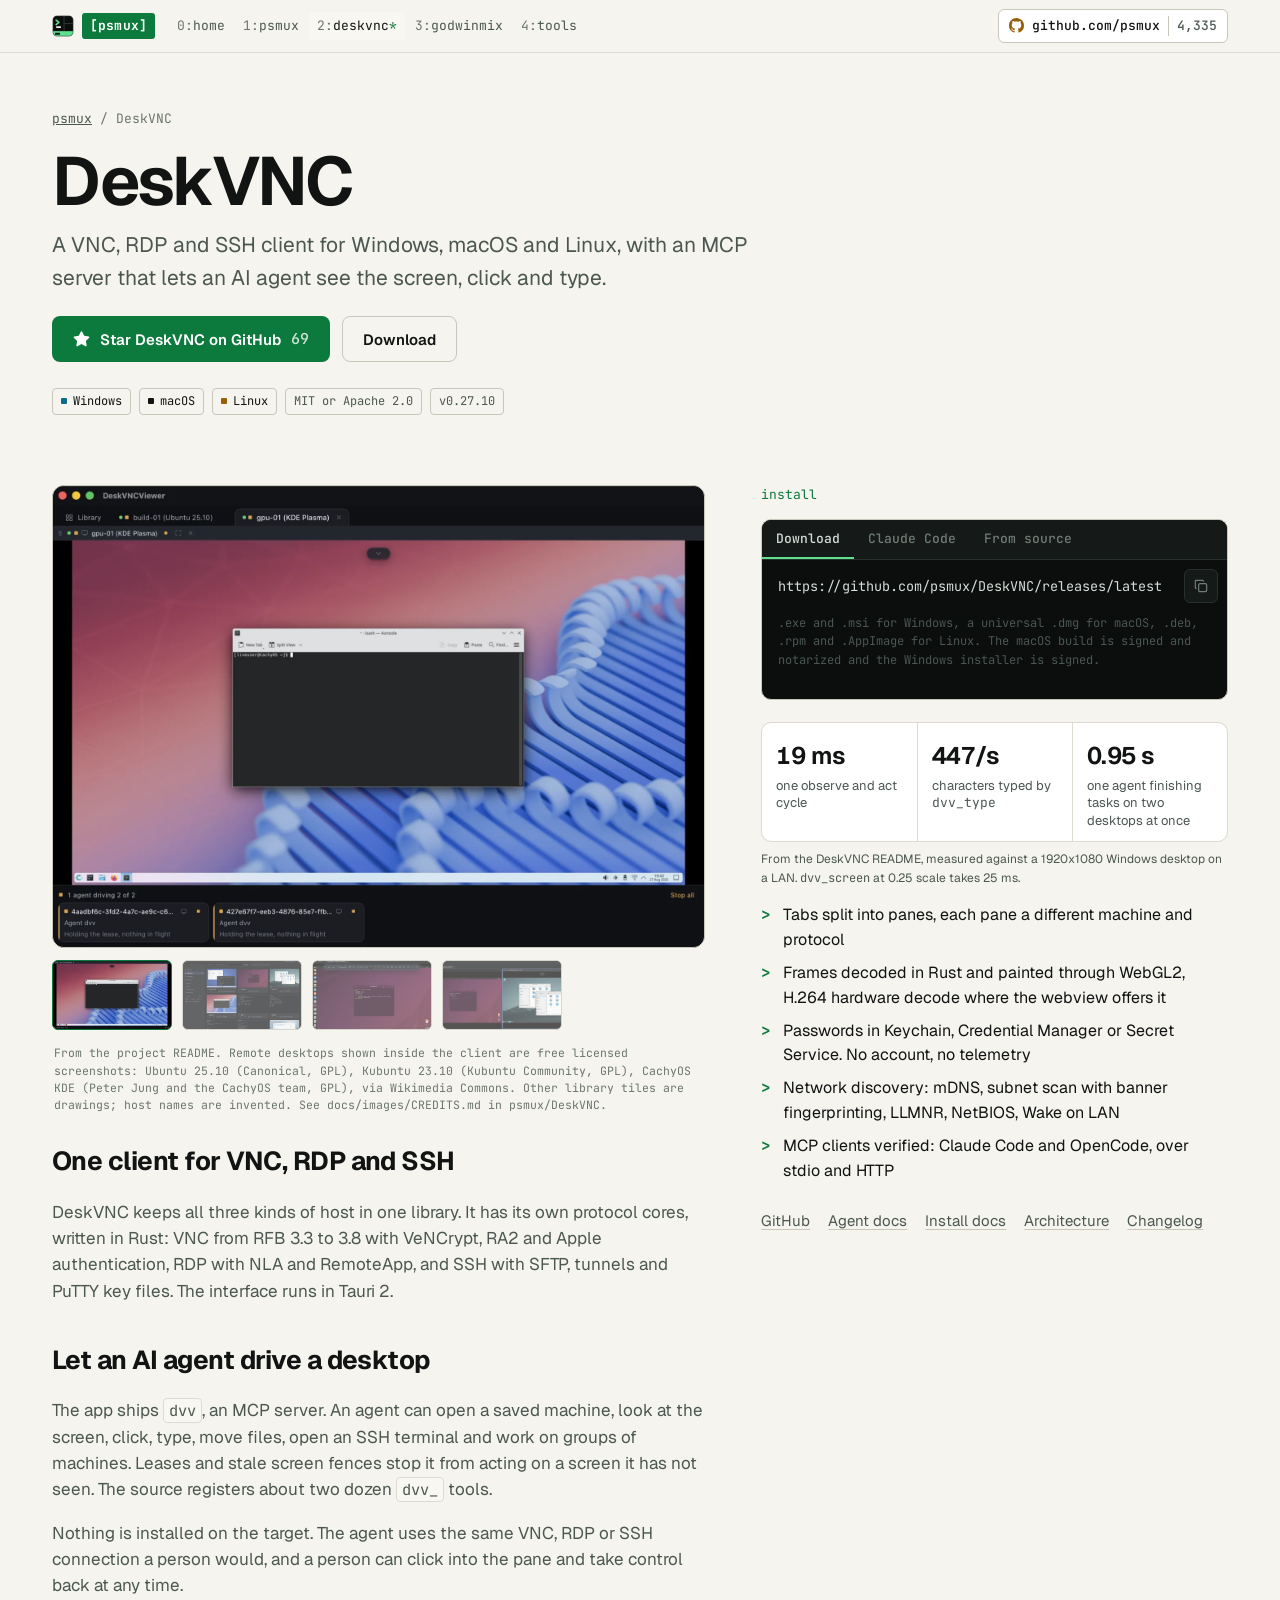
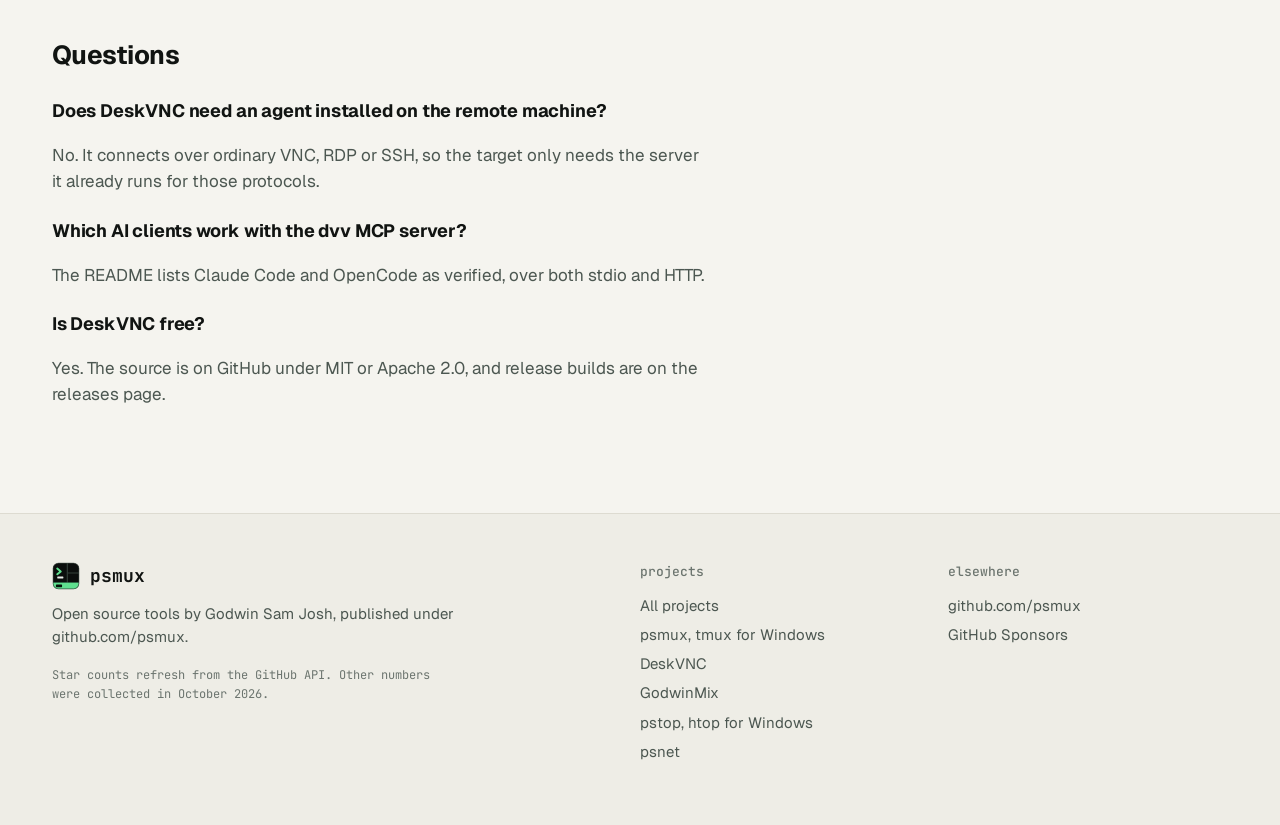
==== commit c610d21f: "Review pass: WebP media, lazy posters, placeholder cards, fact and layout fixes" ====
--- a/deskvnc/index.html
+++ b/deskvnc/index.html
@@ -159,7 +159,7 @@
         <div class="media-slot" data-media="DeskVNC" data-variant="feature" data-eager>
           <div class="frame">
             <div class="ph">
-              <div class="ph-bar"><b>DeskVNC</b><span>capture pending</span></div>
+              <div class="ph-bar"><b>DeskVNC</b><span>quick start</span></div>
 <pre><span class="cm"># download for Windows, macOS or Linux</span>
 https://github.com/psmux/DeskVNC/releases/latest
 
--- a/assets/site.css
+++ b/assets/site.css
@@ -255,7 +255,6 @@
 .panes[data-layout="2"] .p1 { grid-row: 1 / span 2; }
 .panes[data-layout="1"] .p1, .panes[data-layout="1"] .p2, .panes[data-layout="2"] .p2 { padding: 0; border: 0; }
 .pane.active { box-shadow: inset 0 0 0 1px rgba(95,224,143,.35); }
-.panes[data-layout="1"] .pane.active, .panes:not([data-layout]) .panes[data-layout="1"] .p1, .panes[data-layout="1"] .p2, .panes[data-layout="2"] .p2 { padding: 0; border: 0; }
 .pane.active { box-shadow: none; }
 
 .t-g { color: var(--t-green); } .t-c { color: var(--t-cyan); } .t-a { color: var(--t-amber); }
@@ -329,6 +328,9 @@
   .feature.flip { grid-template-columns: minmax(0, 5fr) minmax(0, 7fr); }
   .feature.flip .feature-media { order: 2; }
   .feature-copy { position: sticky; top: 84px; }
+  /* on the home page the copy is the tall column, so the media rides along instead */
+  .feature .feature-copy { position: static; }
+  .feature .feature-media { position: sticky; top: 84px; }
 }
 .feature-copy h2 {
   font-size: clamp(38px, 5vw, 58px); letter-spacing: -0.035em; line-height: 1; margin: 0 0 12px; font-weight: 650;
@@ -361,7 +363,11 @@
 .proof b { display: block; font-size: 24px; letter-spacing: -0.02em; font-weight: 650; font-variant-numeric: tabular-nums; }
 .proof span { display: block; font-size: 13px; color: var(--muted); line-height: 1.35; margin-top: 2px; }
 .proof-note { font-size: 12px; color: var(--dim); margin: 0 0 24px; }
-@media (max-width: 480px) { .proof { grid-template-columns: 1fr; } }
+@media (max-width: 480px) {
+  .proof div { padding: 12px 10px 10px; }
+  .proof b { font-size: 20px; }
+  .proof span { font-size: 12px; }
+}
 
 .links { display: flex; flex-wrap: wrap; gap: 10px 18px; align-items: center; margin-top: 22px; font-size: 15px; }
 .links a:not(.btn) { color: var(--muted); text-decoration: underline; text-decoration-color: var(--line-2); text-underline-offset: 3px; }
@@ -385,7 +391,7 @@
 .cmd { position: relative; }
 .cmd pre {
   margin: 0; padding: 16px 56px 16px 16px; font: 13.5px/1.6 var(--mono);
-  overflow-x: auto; white-space: pre; color: var(--t-text);
+  white-space: pre-wrap; overflow-wrap: anywhere; color: var(--t-text);
 }
 .cmd pre .pr { color: var(--t-green); user-select: none; -webkit-user-select: none; }
 .cmd pre .cm { color: var(--t-dim); }
@@ -409,7 +415,7 @@
 }
 .frame img, .frame video { width: 100%; height: auto; }
 .frame figcaption, .media-src {
-  font-family: var(--mono); font-size: 12px; color: var(--dim); padding: 10px 2px 0;
+  font-family: var(--mono); font-size: 11.5px; line-height: 1.5; color: var(--dim); padding: 10px 2px 0; max-width: 72em;
 }
 .thumbs { display: flex; gap: 10px; margin-top: 12px; overflow-x: auto; padding-bottom: 4px; }
 .thumbs button {
@@ -440,8 +446,7 @@
 .spec dt { color: var(--t-dim); }
 .spec dd { margin: 0; color: var(--t-text); }
 .spec dd b { color: var(--t-amber); font-weight: 500; }
-.card-media:has(> .ph) { aspect-ratio: auto; }
-.card-media > .ph pre { min-height: 92px; }
+
 @media (max-width: 640px) { .feature-media .ph pre { font-size: 13px; padding: 18px 16px 6px; } .spec { padding: 14px 16px 20px; font-size: 12.5px; gap: 6px 14px; } }
 
 /* ---------- tools grid ---------- */
@@ -457,10 +462,20 @@
 }
 .card:hover, .card:focus-within { border-color: var(--line-2); }
 @media (prefers-reduced-motion: no-preference) { .card:hover { transform: translateY(-2px); } }
-.card-media { aspect-ratio: 16 / 10; background: var(--t-bg); border-bottom: 1px solid var(--line); overflow: hidden; position: relative; }
+.card-media { aspect-ratio: 16 / 9; background: var(--t-bg); border-bottom: 1px solid var(--line); overflow: hidden; position: relative; }
 .card-media img, .card-media video { width: 100%; height: 100%; object-fit: cover; object-position: top left; }
 .card-media .ph { height: 100%; font-size: 12.5px; }
-.card-media .ph pre { padding: 14px; }
+.card-media .ph pre { padding: 14px; overflow: hidden; }
+/* projects with no capture yet get a drawn terminal instead of an empty box */
+.card-media .ph.drawn {
+  background:
+    radial-gradient(120% 90% at 100% 100%, rgba(95,224,143,.10), transparent 60%),
+    radial-gradient(rgba(255,255,255,.045) 1px, transparent 1px) 0 0 / 18px 18px,
+    var(--t-bg);
+}
+.card-media .ph.drawn pre { padding: 16px 16px 12px; line-height: 1.7; }
+.card-media .ph.drawn .ph-bar { background: rgba(21,26,24,.9); }
+.card-media .ph.drawn .ph-bar span { font-size: 11px; border: 1px solid var(--t-line); border-radius: 4px; padding: 1px 6px; }
 .play-hint {
   position: absolute; right: 10px; bottom: 10px; font: 500 11px var(--mono); color: #fff;
   background: rgba(0,0,0,.6); padding: 3px 7px; border-radius: 4px; pointer-events: none;
@@ -475,7 +490,14 @@
 .card p { margin: 0; color: var(--muted); font-size: 15px; line-height: 1.5; }
 .card .meta-row { margin: 0; }
 .card .cmd { margin-top: auto; position: relative; z-index: 2; border: 1px solid var(--t-line); border-radius: 8px; background: var(--t-bg); }
-.card .cmd pre { font-size: 12.5px; padding: 11px 50px 11px 12px; }
+.card .cmd pre {
+  font-size: 12.5px; padding: 11px 50px 11px 12px;
+  /* long one liners scroll sideways in cards and fade out before the copy button */
+  white-space: pre; overflow-wrap: normal; overflow-x: auto; scrollbar-width: none;
+  -webkit-mask-image: linear-gradient(to right, #000 calc(100% - 64px), transparent calc(100% - 42px));
+  mask-image: linear-gradient(to right, #000 calc(100% - 64px), transparent calc(100% - 42px));
+}
+.card .cmd pre::-webkit-scrollbar { display: none; }
 .card .cmd .copy { top: 5px; right: 5px; width: 30px; height: 30px; }
 .card .note { font-size: 12px; color: var(--dim); font-family: var(--mono); }
 
